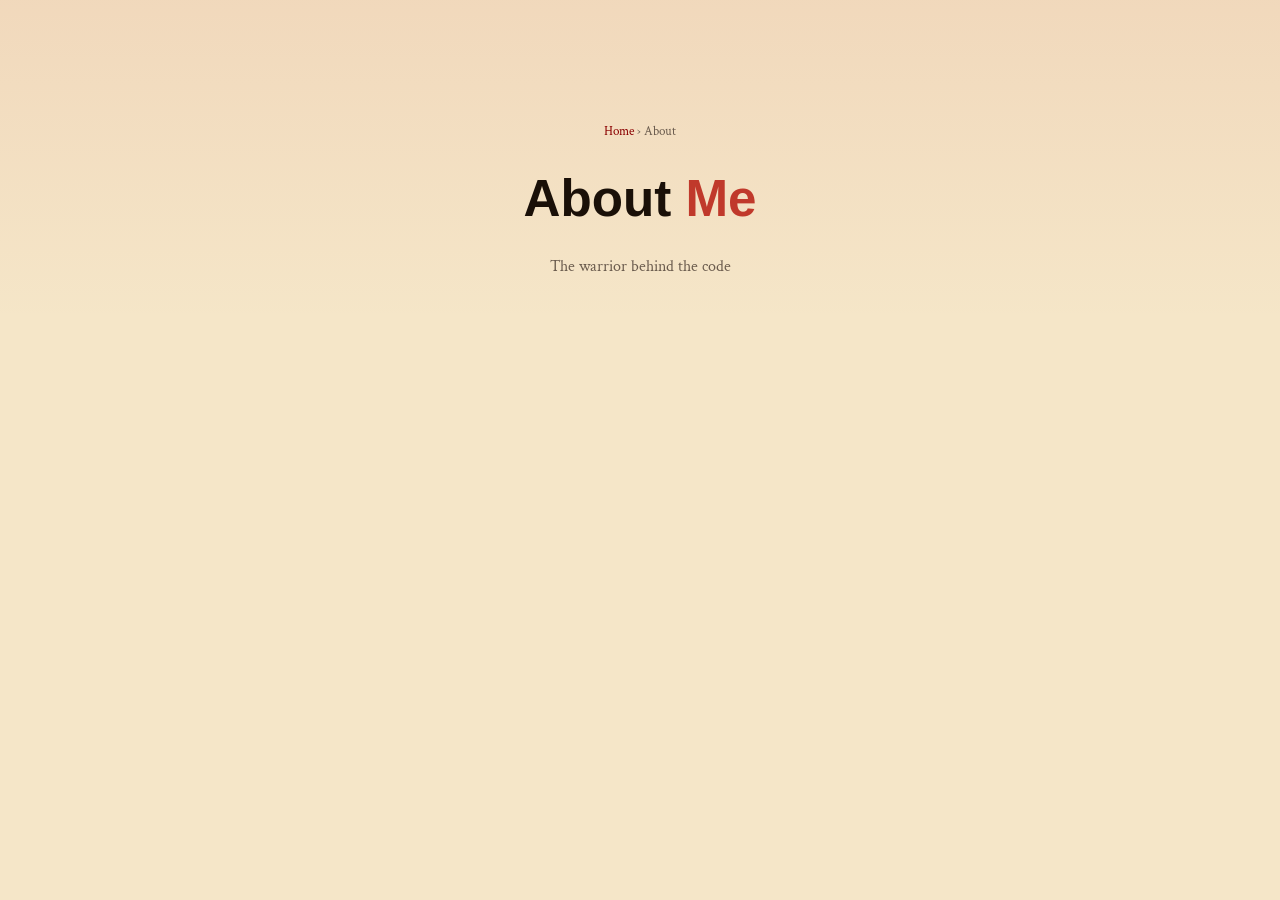
==== about.html @ e8c23c0f "working on about me page" ====
<!doctype html>
<html lang="en">
  <head>
    <meta charset="UTF-8" />
    <meta name="viewport" content="width=device-width, initial-scale=1.0" />
    <title>Adarsha Karki | About Me</title>
    <link
      href="https://fonts.cdnfonts.com/css/electroharmonix"
      rel="stylesheet"
    />
    <link
      href="https://fonts.googleapis.com/css2?family=Crimson+Text:ital,wght@0,400;0,600;1,400&display=swap"
      rel="stylesheet"
    />
    <link rel="stylesheet" href="css/style.css" />
  </head>
  <body>
    <div id="header-placeholder"></div>

    <main>
      <div class="page-hero">
        <div class="page-wrap">
          <div class="breadcrumb">
            <a href="index.html">Home</a> &rsaquo; About
          </div>
          <h1>About <span>Me</span></h1>
          <p>The warrior behind the code</p>
        </div>
      </div>
    </main>

    <div id="footer-placeholder"></div>
    <script src="js/main.js"></script>
  </body>
</html>
---- css/style.css ----
@import url("https://fonts.cdnfonts.com/css/electroharmonix");
@import url("https://fonts.googleapis.com/css2?family=Cinzel:wght@400;600;700&family=Crimson+Text:ital,wght@0,400;0,600;1,400&display=swap");

/* variables */
:root {
  --red: #c0392b;
  --red-dark: #8b0000;
  --red-light: #e74c3c;
  --cream: #f5e6c8;
  --parchment: #ede0c4;
  --ink: #1a1008;
  --charcoal: #2c1810;
  --navy: #1a1f3a;
  --gold: #c9a84c;
  --muted: #6b5c4e;
  --max-width: 1280px;
  --nav-h: 72px;
}

*,
*::before,
*::after {
  margin: 0;
  padding: 0;
  box-sizing: border-box;
}

html {
  scroll-behavior: smooth;
}

body {
  background: var(--cream);
  color: var(--ink);
  font-family: "Crimson Text", Georgia, serif;
  font-size: 1.05rem;
  line-height: 1.8;
  min-height: 100vh;
  overflow-x: hidden;
}

.page-wrap {
  max-width: var(--max-width);
  margin: 0 auto;
  padding: 0 2rem;
}

/*  nav bar css */
.site-header {
  position: fixed;
  top: 0;
  left: 0;
  right: 0;
  height: var(--nav-h);
  z-index: 9999;
  background: rgba(26, 8, 4, 0.88);
  backdrop-filter: blur(10px);
  border-bottom: 2px solid var(--red);
}
.nav-inner {
  max-width: var(--max-width);
  margin: 0 auto;
  padding: 0 2rem;
  height: 100%;
  display: flex;
  align-items: center;
  justify-content: space-between;
}
.site-logo {
  font-family: "Electroharmonix", sans-serif;
  font-size: 1.1rem;
  color: var(--cream);
  text-decoration: none;
  letter-spacing: 3px;
}
.site-logo span {
  color: var(--red-light);
}

.nav-menu {
  display: flex;
  list-style: none;
  gap: 0.2rem;
}
.nav-menu a {
  font-family: "Electroharmonix", sans-serif;
  font-size: 0.78rem;
  letter-spacing: 2px;
  color: var(--cream);
  text-decoration: none;
  padding: 0.4rem 0.9rem;
  transition:
    color 0.25s,
    border-color 0.25s;
  border-bottom: 2px solid transparent;
  text-transform: uppercase;
}
.nav-menu a:hover {
  color: var(--red-light);
  border-color: var(--red-light);
}
.nav-menu a:visited {
  color: #d4a5a5;
}
.nav-menu a.active {
  color: var(--red-light);
  border-color: var(--red);
}

.hero {
  background-image: url(../images/samurai.png);
  background-position: center;
  background-attachment: fixed;
  background-size: cover;
  min-height: 100vh;
  display: flex;
  align-items: center;
  justify-content: center;
  padding-top: var(--nav-h);
  text-align: center;
  position: relative;
  overflow: hidden;
}
.slider-wrap {
  position: absolute;
  inset: 0;
}
.slide {
  position: absolute;
  inset: 0;
  display: flex;
  align-items: center;
  justify-content: center;
  opacity: 0;
  transition: opacity 1s ease;
  padding: 2rem;
}
.slide.active {
  opacity: 1;
}
.slide-content {
  position: relative;
  z-index: 2;
}

.hero-title {
  font-family: "Electroharmonix", sans-serif;
  font-size: clamp(2rem, 7vw, 5rem);
  color: var(--ink);
  text-shadow: 2px 2px 8px rgba(0, 0, 0, 0.4);
  line-height: 1.1;
  margin-bottom: 0.6rem;
}
.hero-title .red {
  color: var(--red);
}
.hero-sub {
  font-family: "Electroharmonix", sans-serif;
  font-size: clamp(0.9rem, 2.5vw, 1.3rem);
  color: var(--charcoal);
  letter-spacing: 3px;
  margin-bottom: 2rem;
}

/* typing animation (keep your existing effect) */
.typing {
  overflow: hidden;
  white-space: nowrap;
  border-right: 3px solid var(--ink);
  width: 0;
  animation:
    typing 3s steps(20) forwards,
    blink 0.7s step-end 3,
    hideCursor 0s forwards 3s;
  display: inline-block;
}
.typing-2 {
  overflow: hidden;
  white-space: nowrap;
  border-right: 3px solid transparent;
  width: 0;
  display: inline-block;
  animation:
    typing 3s steps(20) forwards 3s,
    showCursor 0s forwards 3s,
    blink 0.7s step-end 3 3s,
    hideCursor 0s forwards 6s;
}
@keyframes typing {
  from {
    width: 0;
  }
  to {
    width: 100%;
  }
}
@keyframes blink {
  50% {
    border-color: transparent;
  }
}
@keyframes showCursor {
  to {
    border-color: var(--ink);
  }
}
@keyframes hideCursor {
  to {
    border-color: transparent;
  }
}

.slider-controls {
  position: absolute;
  bottom: 2rem;
  left: 50%;
  transform: translateX(-50%);
  display: flex;
  align-items: center;
  gap: 0.8rem;
  z-index: 10;
}
.s-dot {
  width: 10px;
  height: 10px;
  border-radius: 50%;
  background: rgba(26, 8, 4, 0.35);
  border: none;
  cursor: pointer;
  transition: all 0.3s;
}
.s-dot.active {
  background: var(--red);
  transform: scale(1.4);
}
.s-btn {
  background: rgba(192, 57, 43, 0.25);
  border: 1px solid var(--red-dark);
  color: var(--ink);
  width: 34px;
  height: 34px;
  border-radius: 50%;
  cursor: pointer;
  font-size: 1rem;
  display: flex;
  align-items: center;
  justify-content: center;
  transition: background 0.25s;
}
.s-btn:hover {
  background: rgba(192, 57, 43, 0.55);
}

/* buttons */
.btn {
  display: inline-block;
  padding: 0.7rem 2rem;
  font-family: "Electroharmonix", sans-serif;
  font-size: 0.72rem;
  letter-spacing: 2px;
  text-decoration: none;
  cursor: pointer;
  border-radius: 2px;
  transition: all 0.3s;
  border: none;
  text-transform: uppercase;
}
.btn-red {
  background: var(--red);
  color: var(--cream);
}
.btn-red:hover {
  background: var(--red-dark);
  transform: translateY(-2px);
}
.btn-outline {
  background: transparent;
  color: var(--red);
  border: 1.5px solid var(--red);
}
.btn-outline:hover {
  background: var(--red);
  color: var(--cream);
  transform: translateY(-2px);
}

.section {
  padding: 4rem 0;
}
.section-alt {
  background: rgba(26, 8, 4, 0.04);
}

.sec-label {
  font-family: "Electroharmonix", sans-serif;
  font-size: 0.65rem;
  letter-spacing: 4px;
  color: var(--red);
  text-transform: uppercase;
  display: block;
  margin-bottom: 0.4rem;
}
.sec-title {
  font-family: "Electroharmonix", sans-serif;
  font-size: clamp(1.3rem, 3vw, 2rem);
  color: var(--ink);
  margin-bottom: 0.5rem;
}
.sec-title span {
  color: var(--red);
}
.sec-line {
  width: 60px;
  height: 3px;
  background: linear-gradient(90deg, var(--red), var(--gold));
  margin-bottom: 2.5rem;
}

/* grid layouts */
.grid-2 {
  display: grid;
  grid-template-columns: repeat(auto-fit, minmax(280px, 1fr));
  gap: 1.5rem;
}
.grid-3 {
  display: grid;
  grid-template-columns: repeat(auto-fit, minmax(240px, 1fr));
  gap: 1.5rem;
}
.grid-4 {
  display: grid;
  grid-template-columns: repeat(auto-fit, minmax(200px, 1fr));
  gap: 1.2rem;
}

/* status grid */
.stats-grid {
  display: grid;
  grid-template-columns: repeat(4, 1fr);
  gap: 1rem;
  margin-top: 3rem;
}
.stat-box {
  text-align: center;
  padding: 1.5rem 1rem;
  background: rgba(245, 230, 200, 0.75);
  border: 1px solid rgba(192, 57, 43, 0.2);
  border-radius: 4px;
}
.stat-num {
  font-family: sans-serif;
  font-size: 2rem;
  color: var(--red);
  display: block;
  margin-bottom: 0.3rem;
}
.stat-lbl {
  font-size: 0.82rem;
  color: var(--muted);
}

/* cards */
.card {
  background: rgba(245, 230, 200, 0.75);
  border: 1px solid rgba(192, 57, 43, 0.2);
  border-radius: 4px;
  padding: 1.8rem;
  backdrop-filter: blur(6px);
  transition:
    border-color 0.3s,
    transform 0.3s,
    box-shadow 0.3s;
}
.card:hover {
  border-color: var(--red);
  transform: translateY(-4px);
  box-shadow: 0 8px 24px rgba(192, 57, 43, 0.15);
}

/* footer */
.site-footer {
  background: rgba(20, 6, 2, 0.95);
  border-top: 2px solid var(--red-dark);
  padding: 2.5rem 0 1.2rem;
  position: relative;
  z-index: 10;
  margin-top: 4rem;
}
.footer-grid {
  display: grid;
  grid-template-columns: 2fr 1fr 1fr;
  gap: 2rem;
  margin-bottom: 1.8rem;
}
.footer-col h4 {
  font-family: "Electroharmonix", sans-serif;
  font-size: 0.7rem;
  letter-spacing: 3px;
  color: var(--red-light);
  text-transform: uppercase;
  margin-bottom: 0.9rem;
}
.footer-col p,
.footer-col a {
  font-size: 0.88rem;
  color: #c9b99a;
  text-decoration: none;
  display: block;
  margin-bottom: 0.35rem;
  transition: color 0.2s;
}
.footer-col a:hover {
  color: var(--red-light);
}
.footer-col a:visited {
  color: #a07878;
}
.footer-email {
  color: var(--gold) !important;
}

/* secondary text-only nav in footer  */
.footer-sec-nav {
  display: flex;
  flex-wrap: wrap;
  gap: 0.5rem 1rem;
  padding: 1rem 0;
  border-top: 1px solid rgba(192, 57, 43, 0.25);
  border-bottom: 1px solid rgba(192, 57, 43, 0.25);
  margin-bottom: 1rem;
}
.footer-sec-nav a {
  font-size: 0.78rem;
  color: var(--muted);
  text-decoration: none;
  transition: color 0.2s;
}
.footer-sec-nav a:hover {
  color: var(--red-light);
}
.footer-sec-nav a:visited {
  color: #8a6060;
}
.footer-sec-nav span {
  color: rgba(192, 57, 43, 0.35);
}

.footer-bottom {
  display: flex;
  justify-content: space-between;
  align-items: center;
  flex-wrap: wrap;
  gap: 0.5rem;
}
.footer-bottom p {
  font-size: 0.8rem;
  color: var(--muted);
}

/* inner page hero */
.page-hero {
  padding: calc(var(--nav-h) + 3rem) 0 2.5rem;
  text-align: center;
  background: linear-gradient(
    180deg,
    rgba(192, 57, 43, 0.08) 0%,
    transparent 100%
  );
}
.page-hero h1 {
  font-family: "Electroharmonix", sans-serif;
  font-size: clamp(1.8rem, 5vw, 3.2rem);
  color: var(--ink);
}
.page-hero h1 span {
  color: var(--red);
}
.page-hero p {
  color: var(--muted);
  font-size: 1rem;
  margin-top: 0.5rem;
}

/* breadcrumb */
.breadcrumb {
  font-size: 0.82rem;
  color: var(--muted);
  margin-bottom: 0.6rem;
}
.breadcrumb a {
  color: var(--red-dark);
  text-decoration: none;
}
.breadcrumb a:hover {
  color: var(--red-light);
}
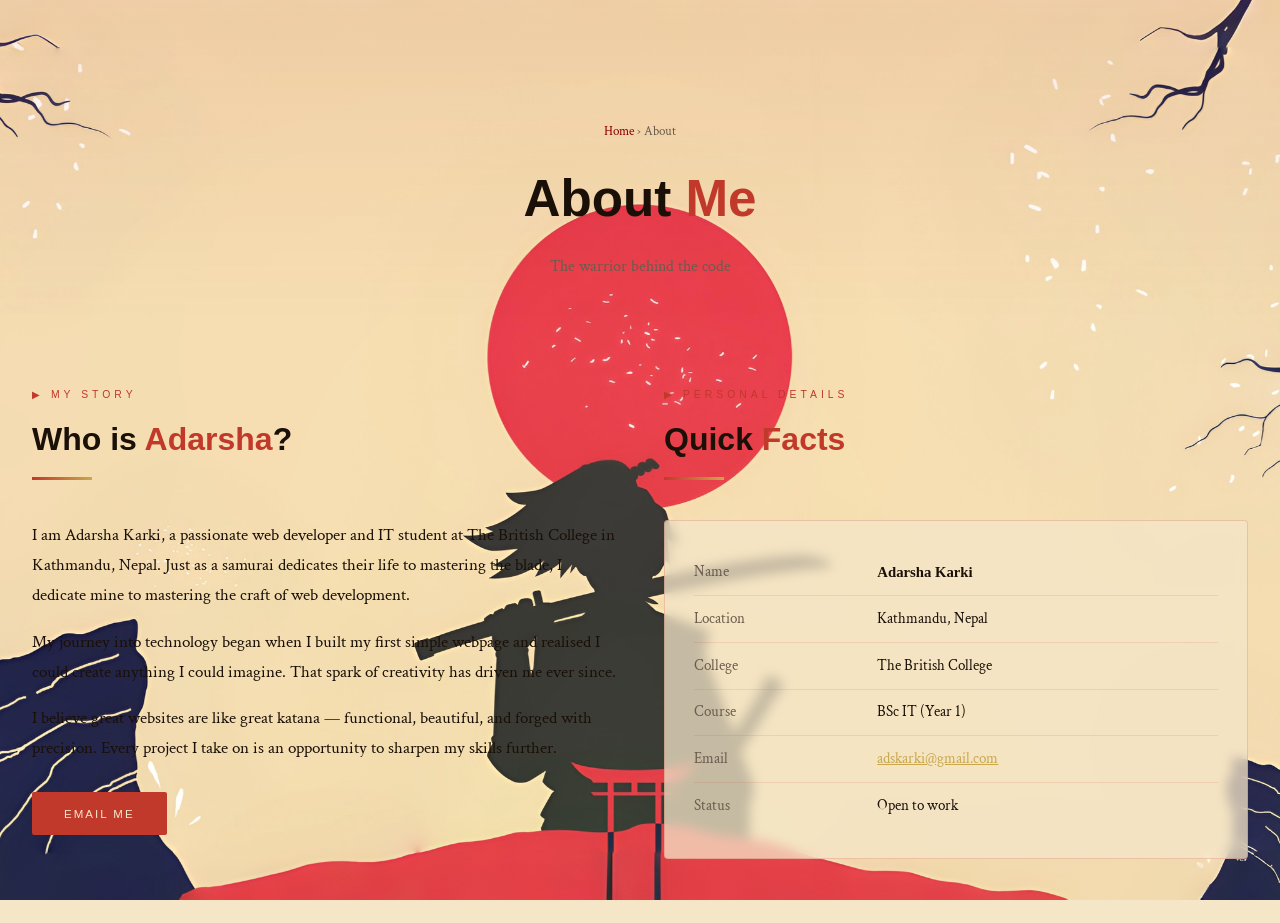
==== commit bbd1da2e: "added about me details" ====
--- a/about.html
+++ b/about.html
@@ -18,6 +18,11 @@
     <div id="header-placeholder"></div>
 
     <main>
+      <img
+        src="images/samurai.png"
+        class="bg-image"
+        alt="Japanese samurai landscape background"
+      />
       <div class="page-hero">
         <div class="page-wrap">
           <div class="breadcrumb">
@@ -27,6 +32,109 @@
           <p>The warrior behind the code</p>
         </div>
       </div>
+      <section class="section">
+        <div class="page-wrap">
+          <div class="grid-2" style="align-items: start; gap: 3rem">
+            <div>
+              <span class="sec-label">&#9654; My Story</span>
+              <h2 class="sec-title">Who is <span>Adarsha</span>?</h2>
+              <div class="sec-line"></div>
+              <p style="margin-bottom: 1rem">
+                I am Adarsha Karki, a passionate web developer and IT student at
+                The British College in Kathmandu, Nepal. Just as a samurai
+                dedicates their life to mastering the blade, I dedicate mine to
+                mastering the craft of web development.
+              </p>
+              <p style="margin-bottom: 1rem">
+                My journey into technology began when I built my first simple
+                webpage and realised I could create anything I could imagine.
+                That spark of creativity has driven me ever since.
+              </p>
+              <p style="margin-bottom: 1.8rem">
+                I believe great websites are like great katana — functional,
+                beautiful, and forged with precision. Every project I take on is
+                an opportunity to sharpen my skills further.
+              </p>
+              <a href="mailto:adarsha@gmail.com" class="btn btn-red"
+                >Email Me</a
+              >
+            </div>
+            <div>
+              <span class="sec-label">&#9654; Personal Details</span>
+              <h2 class="sec-title">Quick <span>Facts</span></h2>
+              <div class="sec-line"></div>
+              <div class="card">
+                <table
+                  style="
+                    width: 100%;
+                    font-size: 0.92rem;
+                    border-collapse: collapse;
+                  "
+                >
+                  <tr style="border-bottom: 1px solid rgba(192, 57, 43, 0.12)">
+                    <td
+                      style="padding: 0.6rem 0; color: var(--muted); width: 35%"
+                    >
+                      Name
+                    </td>
+                    <td
+                      style="
+                        padding: 0.6rem 0;
+                        color: var(--ink);
+                        font-weight: 600;
+                      "
+                    >
+                      Adarsha Karki
+                    </td>
+                  </tr>
+                  <tr style="border-bottom: 1px solid rgba(192, 57, 43, 0.12)">
+                    <td style="padding: 0.6rem 0; color: var(--muted)">
+                      Location
+                    </td>
+                    <td style="padding: 0.6rem 0; color: var(--ink)">
+                      Kathmandu, Nepal
+                    </td>
+                  </tr>
+                  <tr style="border-bottom: 1px solid rgba(192, 57, 43, 0.12)">
+                    <td style="padding: 0.6rem 0; color: var(--muted)">
+                      College
+                    </td>
+                    <td style="padding: 0.6rem 0; color: var(--ink)">
+                      The British College
+                    </td>
+                  </tr>
+                  <tr style="border-bottom: 1px solid rgba(192, 57, 43, 0.12)">
+                    <td style="padding: 0.6rem 0; color: var(--muted)">
+                      Course
+                    </td>
+                    <td style="padding: 0.6rem 0; color: var(--ink)">
+                      BSc IT (Year 1)
+                    </td>
+                  </tr>
+                  <tr style="border-bottom: 1px solid rgba(192, 57, 43, 0.12)">
+                    <td style="padding: 0.6rem 0; color: var(--muted)">
+                      Email
+                    </td>
+                    <td style="padding: 0.6rem 0">
+                      <a href="mailto:adskarki@gmail.com" class="footer-email"
+                        >adskarki@gmail.com</a
+                      >
+                    </td>
+                  </tr>
+                  <tr>
+                    <td style="padding: 0.6rem 0; color: var(--muted)">
+                      Status
+                    </td>
+                    <td style="padding: 0.6rem 0">
+                      <span class="badge badge-red">Open to work</span>
+                    </td>
+                  </tr>
+                </table>
+              </div>
+            </div>
+          </div>
+        </div>
+      </section>
     </main>
 
     <div id="footer-placeholder"></div>
--- a/css/style.css
+++ b/css/style.css
@@ -494,3 +494,14 @@
 .breadcrumb a:hover {
   color: var(--red-light);
 }
+
+/* background image */
+.bg-image {
+  position: fixed;
+  top: 0;
+  left: 0;
+  width: 100%;
+  height: 100%;
+  object-fit: cover;
+  z-index: -1;
+}
